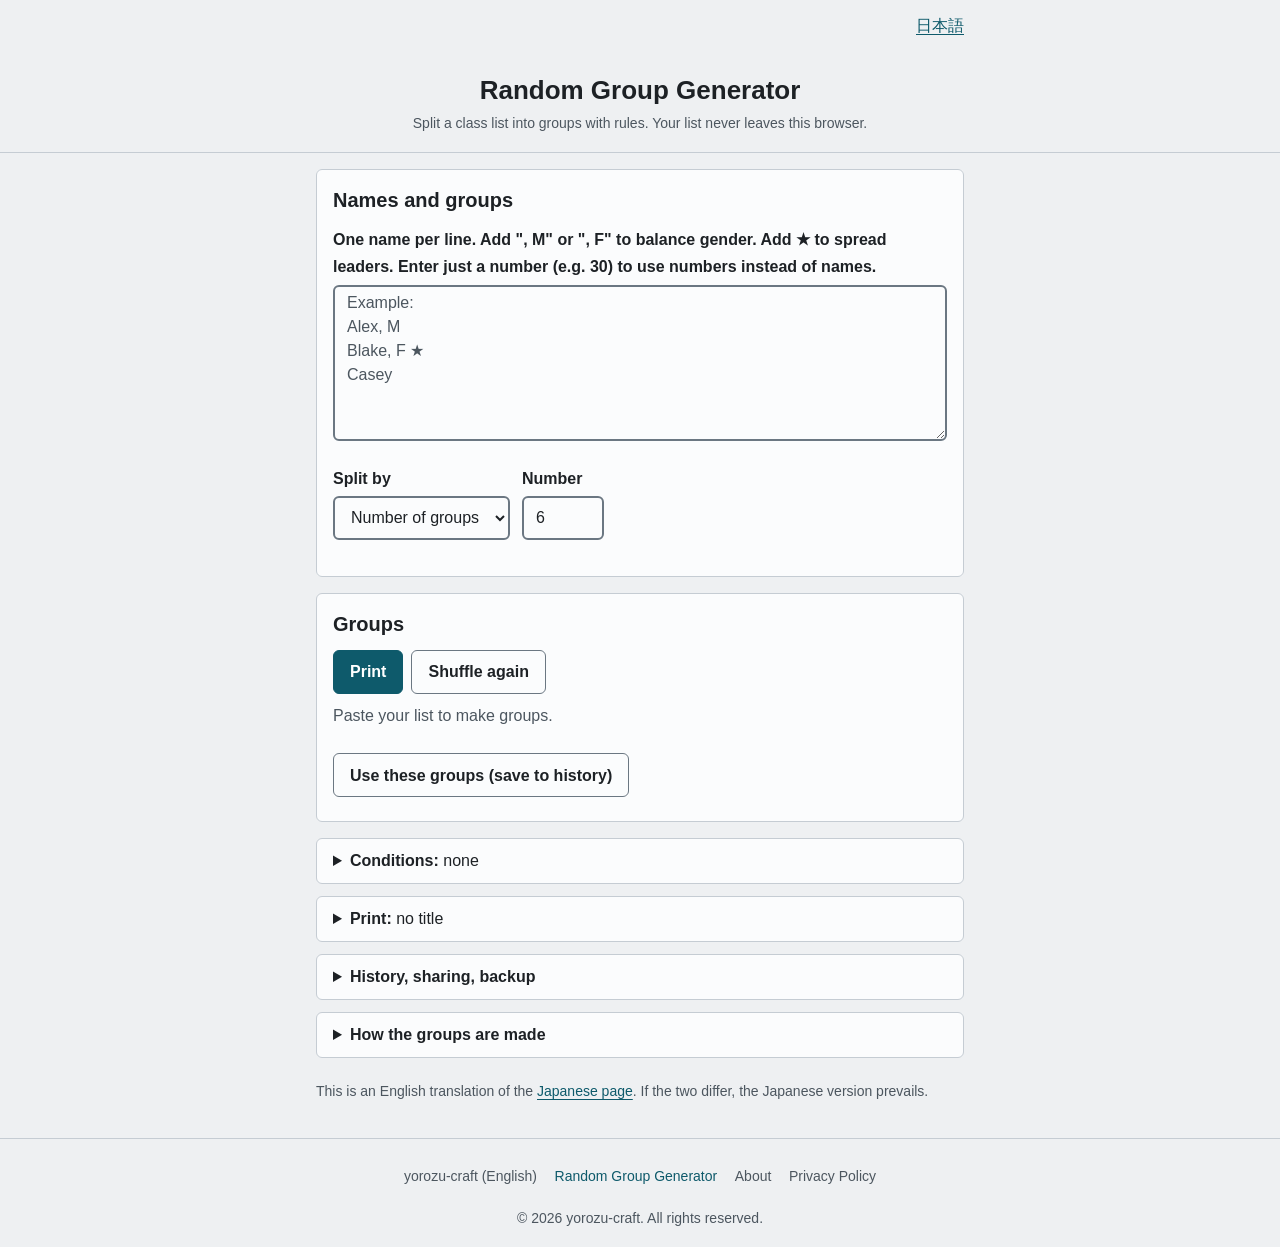
==== en/index.html @ 0d063d06 "英語ページに「日本語版が正」の 1 文（IMPLEMENTER 6 章 (3)、ROADMAP 7.177） en/ の 1 枚の </main> の直前に、既にあるページと同じ形の 1 行を足した。" ====
<!DOCTYPE html>
<html lang="en">
<head>
  <meta charset="UTF-8">
  <meta name="viewport" content="width=device-width, initial-scale=1.0">
  <title>Random Group Generator with Conditions — Gender Balance, Keep Apart | yorozu-craft</title>
  <meta name="description" content="Paste names and split them into random groups. Balance gender, keep certain students apart or together, avoid last time's groups. Print on A4 or Letter. Free, no sign-up.">
  <meta name="robots" content="index, follow">
  <link rel="canonical" href="https://yorozu-craft.com/toban/en/">
  <link rel="alternate" hreflang="ja" href="https://yorozu-craft.com/toban/group/">
  <link rel="alternate" hreflang="en" href="https://yorozu-craft.com/toban/en/">
  <link rel="alternate" hreflang="x-default" href="https://yorozu-craft.com/toban/group/">

  <meta property="og:title" content="Random Group Generator with Conditions | yorozu-craft">
  <meta property="og:description" content="Paste names and split them into random groups. Balance gender, keep certain students apart or together, avoid last time's groups. Print on A4 or Letter. Free, no sign-up.">
  <meta property="og:type" content="website">
  <meta property="og:url" content="https://yorozu-craft.com/toban/en/">
  <meta property="og:site_name" content="yorozu-craft">
  <meta property="og:locale" content="en_US">
  <meta property="og:image" content="https://yorozu-craft.com/toban/og-image.png">
  <meta property="og:image:width" content="1200">
  <meta property="og:image:height" content="630">
  <meta name="twitter:card" content="summary_large_image">
  <meta name="theme-color" content="#eef0f2" media="(prefers-color-scheme: light)">
  <meta name="theme-color" content="#15191d" media="(prefers-color-scheme: dark)">

  <script type="application/ld+json">
  {
    "@context": "https://schema.org",
    "@type": "WebApplication",
    "name": "Random Group Generator with Conditions",
    "description": "Paste names and split them into random groups. Balance gender, keep certain students apart or together, avoid last time's groups. Print on A4 or Letter. Free, no sign-up.",
    "url": "https://yorozu-craft.com/toban/en/",
    "applicationCategory": "UtilitiesApplication",
    "operatingSystem": "All",
    "offers": { "@type": "Offer", "price": "0", "priceCurrency": "JPY" },
    "inLanguage": "en"
  }
  </script>

  <!-- Google AdSense（サイト所有確認 + 広告配信スクリプト） -->
  <meta name="google-adsense-account" content="ca-pub-5375267956079717">
  <script async src="https://pagead2.googlesyndication.com/pagead/js/adsbygoogle.js?client=ca-pub-5375267956079717"
     crossorigin="anonymous"></script>

  <link rel="icon" href="../favicon.svg" type="image/svg+xml">
  <link rel="apple-touch-icon" href="../apple-touch-icon.png">
  <link rel="manifest" href="../manifest.webmanifest">
  <link rel="stylesheet" href="../style.css">
  <style>@media print { @page { size: auto; } }</style>
</head>
<body>

  <div class="fixbar" id="fixbar" role="status" hidden>
    <button type="button"><span id="fixbar-text"></span></button>
  </div>

  <p class="lang-switch"><a href="../group/" hreflang="ja" lang="ja">日本語</a></p>

  <header class="app-header">
    <h1>Random Group Generator</h1>
    <p class="subtitle">Split a class list into groups with rules. Your list never leaves this browser.</p>
  </header>

  <main class="app-main">

    <div id="shared-banner" class="notice" hidden>
      <p id="shared-msg"></p>
      <p class="btn-row">
        <button type="button" id="shared-save" class="btn">Save on this device</button>
        <a class="btn" href="./">Make my own groups</a>
      </p>
    </div>

    <fieldset class="card req watch">
      <legend>Names and groups</legend>
      <div class="field">
        <label for="names">One name per line. Add ", M" or ", F" to balance gender. Add ★ to spread leaders. Enter just a number (e.g. 30) to use numbers instead of names.</label>
        <textarea id="names" rows="6" spellcheck="false" placeholder="Example:&#10;Alex, M&#10;Blake, F ★&#10;Casey"></textarea>
      </div>
      <div class="inline">
        <div class="field">
          <label for="by">Split by</label>
          <select id="by">
            <option value="count">Number of groups</option>
            <option value="size">People per group</option>
          </select>
        </div>
        <div class="field">
          <label for="n">Number</label>
          <input type="number" id="n" inputmode="numeric" min="1" max="300" value="6">
        </div>
      </div>
      <p id="people-info" class="small" aria-live="polite"></p>
    </fieldset>

    <section class="card result-card" id="result-card" tabindex="-1" aria-labelledby="h-result">
      <h2 id="h-result">Groups</h2>
      <div class="btn-row" id="print-row">
        <button type="button" id="print" class="btn btn-primary">Print</button>
        <button type="button" id="reroll" class="btn">Shuffle again</button>
      </div>
      <div id="result-main" aria-live="polite">
        <p class="result-sub" id="summary"></p>
        <ul id="notes" class="notes"></ul>
      </div>
      <div id="groups" class="groups"></div>
      <p class="btn-row"><button type="button" id="decide" class="btn">Use these groups (save to history)</button></p>
      <p id="decide-msg" class="small" aria-live="polite"></p>
      <p class="small"><span id="seed-label"></span></p>
      <p id="next-step" hidden></p>
    </section>

    <div class="opts watch">
      <details class="card opt" id="opt-cond">
        <summary>Conditions: <span class="opt-state"></span></summary>
        <label class="check"><input type="checkbox" id="gender"> Balance gender (counts differ by 1 at most)</label>
        <label class="check"><input type="checkbox" id="star"> Spread ★ people evenly (leaders, helpers)</label>
        <div class="field">
          <label for="apart">Keep apart (one set per line)</label>
          <textarea id="apart" rows="3" spellcheck="false" placeholder="Example:&#10;Alex, Blake&#10;Casey, Drew, Emery"></textarea>
          <p class="hint">Everyone on a line goes to a different group.</p>
        </div>
        <div class="field">
          <label for="together">Keep together (one set per line)</label>
          <textarea id="together" rows="2" spellcheck="false" placeholder="Example:&#10;Finley, Gray"></textarea>
        </div>
        <label class="check"><input type="checkbox" id="avoid-prev"> Avoid last time's groupmates</label>
        <p id="prev-info" class="hint"></p>
      </details>

      <details class="card opt" id="opt-print">
        <summary>Print: <span class="opt-state"></span></summary>
        <div class="field">
          <label for="title">Title</label>
          <input type="text" id="title" maxlength="40" placeholder="Example: Science lab groups">
        </div>
        <label class="check"><input type="checkbox" id="print-credit" checked> Add a small "Made at yorozu-craft.com/toban/print/" line</label>
        <p class="hint">Uses your printer's paper size (A4 or Letter).</p>
      </details>
    </div>

    <details class="card opt" id="file-box">
      <summary>History, sharing, backup</summary>
      <h3>Past groups (newest first, up to 10)</h3>
      <ol id="history" class="history"></ol>
      <label class="check"><input type="checkbox" id="share-names"> Include names and title</label>
      <p class="hint">Without names, people appear as list numbers (1, 2, 3…).</p>
      <div class="btn-row">
        <button type="button" id="share" class="btn">Copy share link</button>
      </div>
      <p id="share-msg" class="small" aria-live="polite"></p>
      <input type="text" id="share-url" readonly hidden aria-label="Share link">
      <p class="small">Your list, conditions, and history are stored only in this browser (localStorage, key <code>toban_group</code>) and are never sent anywhere.</p>
      <div class="btn-row">
        <button type="button" id="backup-export" class="btn">Save to file</button>
        <button type="button" id="backup-import" class="btn">Load from file</button>
        <button type="button" class="btn" data-reset-storage="toban_">Delete everything saved (reset)</button>
      </div>
      <input type="file" id="backup-file" accept=".json,application/json" hidden>
      <p id="backup-msg" class="small" aria-live="polite"></p>
    </details>

    <details class="card content opt">
      <summary>How the groups are made</summary>
      <p>Groups are as even as possible: sizes differ by one person at most. With rules on, the tool shuffles and swaps people to meet every rule. If a rule cannot be met, it tells you which one.</p>
      <p>The same draw number, list, and settings always give the same groups, so a shared link shows exactly what you saw.</p>
      <p class="small"><a href="/post/?from=/toban/en/">Feedback box</a> (in Japanese; you can write in English). We read every message but do not reply.</p>
    </details>

    <p class="small translation-note">This is an English translation of the <a href="../group/" hreflang="ja">Japanese page</a>. If the two differ, the Japanese version prevails.</p>
  </main>

  <footer class="app-footer">
    <nav class="footer-nav" aria-label="Footer">
      <ul>
        <li><a href="../../en/">yorozu-craft (English)</a></li>
        <li><a href="./" aria-current="page">Random Group Generator</a></li>
        <li><a href="../../en/about.html">About</a></li>
        <li><a href="../../en/privacy-policy.html">Privacy Policy</a></li>
      </ul>
    </nav>
    <p>&copy; 2026 yorozu-craft. All rights reserved.</p>
  </footer>

  <div id="print-area" class="print-area" aria-hidden="true"></div>

  <script src="../text.js"></script>
  <script src="../screen.js"></script>
  <script src="../calc.js"></script>
  <script src="../reset-storage.js"></script>
  <script src="../group.js"></script>
  <!-- Cloudflare Web Analytics（Cookie を使わないアクセス解析） --><script type='module' src='https://static.cloudflareinsights.com/beacon.min.js' data-cf-beacon='{"token": "b79bf821e1fd4b6683866d493b1de426"}'></script><!-- End Cloudflare Web Analytics -->
</body>
</html>
---- style.css ----
/* ===========================
   当番表・グループ分け — yorozu-common v2 の皮（B「静かな道具」、yorozu-plans DESIGN.md）に載せ替え（K192 段 3 の 2）
   色・字・角・線は皮のトークン（--bg / --card / --text / --muted / --accent / --border / --error など）だけを使う。ここに書くのは配置とこの道具だけの部品（班の見本・固定バー）
   ダークモードは端末の設定に自動で合わせる（prefers-color-scheme。手動切替は付けない）
   =========================== */
/* yorozu-common:begin v2 — サイト共通の土台と皮。正本は youheioonuki.github.io の tools/common/v2/base.css と skin.css（yorozu-plans DESIGN.md）。
   この begin〜end の間は手で直さない（tools/sync-common.mjs で全ツールに配る。ツール固有の上書きは end の後に書く） */
/* yorozu-common v2 土台の層（yorozu-plans ROADMAP 7.98 D369、DESIGN.md）。すべてのページ（見せる・遊ぶ・世界を持つページも）に当てる。
   見た目（色・字・面）は持たない: リセット、押せる高さ、フォーカスの輪、入力の字の大きさ、読み上げの隠し字、動きを減らす設定、印刷で広告を出さない。
   色の値は各ページか共通の皮（skin.css）が --focus-ring・--focus・--muted・--error を決める。無ければ下の既定
   出どころ（v1 から引き継ぎ。2026-10-03 確認、yorozu-plans 企画書 59）: デジタル庁デザインシステム https://design.digital.go.jp/dads/ のコンテンツを加工して作成
   （フォーカスの輪・字の大きさの下限・入力欄のエラー表示。値は @digital-go-jp/design-tokens 2.0.1、MIT, (c) 2023 デジタル庁）。
   GOV.UK Frontend 6.5.1（MIT, (c) Crown copyright）の考え方: visually-hidden、エラーの文の前に読み上げ用の語 */
:root { --tap: 44px; --sp-1: 0.25rem; --sp-2: 0.5rem; --sp-3: 0.75rem; --sp-4: 1rem; --sp-6: 1.5rem; --sp-8: 2rem; --fs-s: 0.875rem; --fs-m: 1rem; --fs-l: 1.25rem; --fs-xl: 1.625rem; }
*, *::before, *::after { box-sizing: border-box; margin: 0; padding: 0; }
[hidden] { display: none !important; }
html { -webkit-text-size-adjust: 100%; text-size-adjust: 100%; }
:where(a, button, input, select, textarea, summary, [tabindex]):focus-visible {
  outline: 4px solid var(--focus-ring, #000); outline-offset: 2px; box-shadow: 0 0 0 2px var(--focus, #ffd43d);
}
@media (forced-colors: active) { :where(a, button, input, select, textarea, summary):focus-visible { outline-color: Highlight; } }
:where(input, select, textarea, button) { font: inherit; color: inherit; }
:where(input:not([type="checkbox"]):not([type="radio"]):not([type="range"]), select, textarea) { font-size: max(1rem, 16px); }
:where(button, summary, [role="button"]) { min-height: var(--tap); }
/* 1 つだけで置くリンク（nav の並び、使い方から道具へ戻るカード、言語の切り替え、パンくず）も押せる高さに。文中のリンクは対象外（WCAG 2.5.8。K192 の全巡回） */
:where(nav li > a, p.card > a:only-child, .lang-switch a, .crumb a) { display: inline-flex; align-items: center; min-height: var(--tap); }
[aria-invalid="true"] { border-color: var(--error, #ce0000) !important; }
.field-error { color: var(--error, #ce0000); font-weight: 700; margin-top: var(--sp-1); }
.visually-hidden {
  position: absolute !important; width: 1px !important; height: 1px !important; margin: 0 !important; padding: 0 !important;
  overflow: hidden !important; clip-path: inset(50%) !important; white-space: nowrap !important; border: 0 !important;
}
@media (prefers-reduced-motion: reduce) { *, *::before, *::after { animation-duration: 0.01ms !important; animation-iteration-count: 1 !important; transition-duration: 0.01ms !important; scroll-behavior: auto !important; } }
@media print { ins.adsbygoogle, .google-auto-placed, iframe[id^="aswift"], iframe[id^="google_ads"] { display: none !important; } }
/* yorozu-common v2 共通の皮（B「静かな道具」。yorozu-plans ROADMAP 7.94〜7.99 D364・D366・D369、正典は DESIGN.md）。
   当てるのは計算・制度・道具・読み物・案内（docs/content-classes.csv の「皮」が「共通」）。base.css の後、ページ自身の CSS の前に読む（ページが上書きできる）。
   土台だけのページは <html data-skin="base">（CSV の「皮」から機械で付ける）で、この皮はすべて外れる。同じ CSS を共通と土台のページが使っていても出し分けられる。
   どの規則も :where() で詳細度を上げない（トークンは 0、要素の規則は要素 1 つ分のまま）。影・装飾・2 色以上の強調・端末依存の明朝は使わない */
:where(html:not([data-skin="base"])) {
  color-scheme: light dark;
  --bg: #eef0f2; --bg-2: #e2e6ea; --card: #fbfcfd; --text: #1d2125; --muted: #4c565f;
  --accent: #0e5a6b; --accent-soft: #dcecef; --on-accent: #ffffff;
  --border: #c5ccd3; --input-border: #6b7782;
  --error: #ce0000; --ok: #197a4b; --focus: #ffd43d; --focus-ring: #000;
  --font-ui: "Noto Sans JP", "Noto Sans CJK JP", "Hiragino Sans", "Hiragino Kaku Gothic ProN", Meiryo, sans-serif;
  --lh-body: 1.7; --lh-tight: 1.4; --radius: 6px; --line-input: 2px;
}
@media (prefers-color-scheme: dark) {
  :where(html:not([data-skin="base"])) {
    --bg: #15191d; --bg-2: #1c2227; --card: #1a1f24; --text: #e8ecef; --muted: #a8b3bc;
    --accent: #6fc3d4; --accent-soft: #14323a; --on-accent: #0b1a1e;
    --border: #2f373e; --input-border: #7a8792; --error: #ff8a7a; --ok: #6fcf97; --focus: #000; --focus-ring: #ffd43d;
  }
}
:where(html:not([data-skin="base"])) body { font-family: var(--font-ui); background: var(--bg); color: var(--text); line-height: var(--lh-body); font-variant-numeric: tabular-nums; }
:where(html:not([data-skin="base"])) h1 { font-size: var(--fs-xl); font-weight: 800; line-height: var(--lh-tight); }
:where(html:not([data-skin="base"])) h2 { font-size: var(--fs-l); font-weight: 800; line-height: var(--lh-tight); }
:where(html:not([data-skin="base"])) h3 { font-size: var(--fs-m); font-weight: 800; }
:where(html:not([data-skin="base"])) a { color: var(--accent); text-decoration-thickness: 1px; text-underline-offset: 3px; }
@media (hover: hover) { :where(html:not([data-skin="base"])) a:hover { text-decoration-thickness: 3px; } }
:where(html:not([data-skin="base"])) :where(input, textarea)::placeholder { color: var(--muted); opacity: 1; }
/* 部品: 入力の箱 */
:where(html:not([data-skin="base"])) :where(input:not([type="checkbox"]):not([type="radio"]):not([type="range"]), select, textarea) { border: var(--line-input) solid var(--input-border); border-radius: var(--radius); background: var(--card); min-height: var(--tap); padding: var(--sp-1) var(--sp-3); }
:where(html:not([data-skin="base"])) :where(input, select, textarea):focus { border-color: var(--text); }
/* 部品: ボタン（主は塗り、副は線） */
:where(html:not([data-skin="base"])) :where(button, .btn) { border: 1px solid var(--input-border); border-radius: var(--radius); background: var(--card); color: var(--text); font-weight: 700; padding: 0 var(--sp-4); cursor: pointer; }
:where(html:not([data-skin="base"])) :where(button[type="submit"], .btn-primary) { background: var(--accent); border-color: var(--accent); color: var(--on-accent); }
/* <a> のボタンは a { color } に負けないよう、詳細度を 1 段だけ上げる（D416。主は副の後に書いて勝たせる） */
:where(html:not([data-skin="base"])) a.btn { color: var(--text); }
:where(html:not([data-skin="base"])) a.btn-primary { color: var(--on-accent); }
/* 部品: チップ・面・折りたたみ（開閉の印 ▶ を残すため list-item のまま、高さは上下の余白と土台の min-height で）・結果の数字・注意の帯・固定バー */
:where(html:not([data-skin="base"])) :where(.chip) { display: inline-flex; align-items: center; min-height: var(--tap); padding: 0 var(--sp-3); border: 1px solid var(--input-border); border-radius: var(--radius); color: var(--text); text-decoration: none; font-weight: 700; }
:where(html:not([data-skin="base"])) :where(.card) { background: var(--card); border: 1px solid var(--border); border-radius: var(--radius); padding: var(--sp-4); }
:where(html:not([data-skin="base"])) :where(details) > summary { padding-block: var(--sp-2); cursor: pointer; font-weight: 700; }
:where(html:not([data-skin="base"])) :where(.result-num, .money, output) { font-size: var(--fs-xl); font-weight: 800; }
:where(html:not([data-skin="base"])) :where(.notice, [data-keep]) { border-left: 4px solid var(--text); background: var(--bg-2); padding: var(--sp-2) var(--sp-3); }
:where(html:not([data-skin="base"])) :where(.fixed-bar) { position: sticky; bottom: 0; background: var(--card); border-top: 1px solid var(--border); padding: var(--sp-2) var(--sp-4); }
/* yorozu-common:end */

/* ヘッダー */
.app-header {
  text-align: center;
  padding: var(--sp-6) var(--sp-4) var(--sp-4);
  border-bottom: 1px solid var(--border);
}
.app-header .subtitle { font-size: var(--fs-s); color: var(--muted); margin-top: var(--sp-1); }
.app-header > p { max-width: 40em; margin-left: auto; margin-right: auto; }

/* レイアウト */
.app-main { max-width: 680px; margin: 0 auto; padding: var(--sp-4); }
.card { margin-bottom: var(--sp-4); }
.card h2 { margin-bottom: var(--sp-3); }
.notice { margin-bottom: var(--sp-4); }

/* 入力（箱の線・面・高さ・字の大きさは皮と土台が持つ） */
.field { margin-bottom: var(--sp-4); }
.field label, .field .label, fieldset.plain > legend { display: block; font-weight: 700; margin-bottom: var(--sp-1); }
.field input[type="number"], .field input[type="text"], .field input[type="date"], .field select { width: 100%; max-width: 16rem; }
textarea { width: 100%; line-height: 1.5; resize: vertical; }
fieldset.plain { border: none; min-width: 0; }
.two { display: grid; grid-template-columns: 1fr 1fr; gap: 0 var(--sp-4); }
@media (max-width: 480px) { .two { grid-template-columns: 1fr; } }
.hint { font-size: var(--fs-s); color: var(--muted); margin-bottom: var(--sp-2); }
.center { text-align: center; }
.check { display: flex; align-items: center; gap: var(--sp-2); min-height: var(--tap); cursor: pointer; }
.check input { width: 1.15rem; height: 1.15rem; flex: none; accent-color: var(--accent); }
.seg { display: flex; flex-wrap: wrap; gap: 0 var(--sp-4); }
.seg label { display: flex; align-items: center; gap: var(--sp-2); min-height: var(--tap); font-weight: 400; cursor: pointer; }
.seg input { accent-color: var(--accent); width: 1.1rem; height: 1.1rem; }
.days { display: flex; flex-wrap: wrap; gap: 0 var(--sp-2); }
.days .check { min-width: 3rem; }
.inline { display: flex; flex-wrap: wrap; align-items: flex-end; gap: var(--sp-3); }
.inline .field { margin-bottom: var(--sp-3); }
.inline select { max-width: 13rem; }
.inline input[type="number"] { max-width: 7rem; }

/* ボタン（主は .btn-primary、ほかは .btn。色と線は皮が持つ） */
.btn { display: inline-flex; align-items: center; justify-content: center; min-height: var(--tap); text-decoration: none; }
.btn:disabled { opacity: 0.5; cursor: default; }
.btn-row { display: flex; flex-wrap: wrap; gap: var(--sp-2); margin: var(--sp-3) 0 var(--sp-2); }

/* 読みもの（guide.html） */
.content h3 { margin: var(--sp-4) 0 var(--sp-1); }
.content p + p { margin-top: var(--sp-2); }
.content ul, .content ol { padding-left: 1.3rem; margin: var(--sp-1) 0; }
.faq dt { font-weight: 700; margin-top: var(--sp-4); }
.faq dt::before { content: 'Q. '; }
.faq dd { color: var(--muted); padding: var(--sp-1) 0 var(--sp-2) 1.2rem; border-bottom: 1px solid var(--border); }
.small { font-size: var(--fs-s); color: var(--muted); margin-top: var(--sp-2); }
.small a, .center a { display: inline-flex; align-items: center; min-height: var(--tap); }

/* フッター */
.app-footer {
  text-align: center;
  padding: var(--sp-4);
  font-size: var(--fs-s);
  color: var(--muted);
  border-top: 1px solid var(--border);
  margin-top: var(--sp-2);
}
.footer-nav ul { list-style: none; display: flex; justify-content: center; flex-wrap: wrap; gap: 0 1.1rem; margin-bottom: var(--sp-2); }
.footer-nav a { display: inline-flex; align-items: center; min-height: var(--tap); color: var(--muted); text-decoration: none; }
.footer-nav a:hover, .footer-nav a[aria-current="page"] { color: var(--accent); }
.lang-switch { text-align: right; max-width: 680px; margin: var(--sp-1) auto 0; padding: 0 var(--sp-4); }
.lang-switch a { display: inline-flex; align-items: center; min-height: var(--tap); }

/* ===========================
   画面の骨組み（yorozu-plans の docs/SCREEN.md。README「ツールを追加するとき」25）
   必須の入力（fieldset.req）→ 結果（.result-card）→ くわしく入れる（details.opt）、上端の固定バー
   =========================== */
fieldset.card { min-width: 0; }
.req legend {
  float: left; width: 100%;   /* legend を枠の上に載せず、h2 と同じ見た目で枠の中に置く */
  font-size: var(--fs-l); font-weight: 800; line-height: var(--lh-tight);
  margin-bottom: var(--sp-3);
}
.req legend + * { clear: both; }

/* 結果: 主なボタン＋ 1 行＋表。内訳は details.rels（開閉の印は皮の ▶） */
.result-card { scroll-margin-top: 56px; }   /* 固定バー（44px）で見出しが隠れないように */
.result-sub { color: var(--muted); }
details.rels { margin: var(--sp-2) 0; }

/* くわしく入れる（1 グループ 1 つの details）。summary の .opt-state に今の状態を出す（screen.js の detailsSummary） */
details.card.opt { padding: 0 var(--sp-4); margin-bottom: var(--sp-3); }
details.card.opt[open] { padding-bottom: var(--sp-4); }
details.card.opt[open] > summary { border-bottom: 1px solid var(--border); margin-bottom: var(--sp-4); }
.opt-state { color: var(--text); font-weight: 400; }

/* 固定バー（SCREEN.md 0 章の 3・D59）: 上端に 1 行、高さ 44px。下端は AdSense のアンカー広告が使う。
   中身は印刷ボタン。読み込み時は hidden（screen.js が出し入れする。fixed なのでレイアウトはずれない） */
.fixbar { position: fixed; top: 0; left: 0; right: 0; z-index: 50; height: 44px; background: var(--card); }
.fixbar button {
  display: block; width: 100%; max-width: 680px; height: 44px; margin: 0 auto; padding: 0 var(--sp-4);
  border: 0; border-bottom: 1px solid var(--border); border-radius: 0; background: none; color: var(--accent);
  white-space: nowrap; overflow: hidden; text-overflow: ellipsis;
}
.fixbar button:focus-visible { outline-offset: -4px; }   /* 共通の輪を内側に（端で切れないように） */

/* ===========================
   当番表・グループ分け
   =========================== */
.notes { list-style: none; margin: var(--sp-1) 0; }
.notes li { padding-left: 1.1em; text-indent: -1.1em; }
.notes li::before { content: '・'; }
.notes li.bad { color: var(--error); font-weight: 700; }
.notes li.bad::before { content: '！'; }
.next-step { margin-top: var(--sp-3); }
.table-scroll { overflow-x: auto; margin: var(--sp-3) 0; }
table.roster { border-collapse: collapse; min-width: 100%; }
table.roster th, table.roster td { border: 1px solid var(--border); padding: var(--sp-1) var(--sp-2); text-align: center; white-space: nowrap; }
table.roster thead th { background: var(--bg-2); }
table.roster tbody th { text-align: left; }
.result-card h2 { margin-bottom: var(--sp-2); }
.history { padding-left: 1.4rem; }

/* 班の見本（面の中に面を入れない: 班は上の線で区切る。名簿の状態は notes の「！」でも伝わる） */
.groups { display: grid; grid-template-columns: repeat(auto-fill, minmax(9.5rem, 1fr)); gap: var(--sp-3); margin: var(--sp-3) 0; }
.group { border-top: 1px solid var(--input-border); padding-top: var(--sp-2); }
.group h3 { display: flex; justify-content: space-between; gap: var(--sp-2); flex-wrap: wrap; }
.group h3 small { font-weight: 400; color: var(--muted); font-size: var(--fs-s); }
.group ol { list-style: none; }
.group li .g { font-size: var(--fs-s); color: var(--muted); margin-left: var(--sp-1); }
.group.bad { border-top: 4px solid var(--error); }

/* 印刷するもの: 画面では出さない。印刷では、これだけを出す（紙は白地に黒） */
.print-area { display: none; }
@media print {
  @page { size: A4 portrait; margin: 12mm; }
  body { background: #fff; color: #000; }
  body > *:not(.print-area) { display: none !important; }
  .print-area { display: block; }
  .sheet { color: #000; }
  .p-title { font-size: 20pt; text-align: center; margin: 0 0 2mm; }
  .p-sub { text-align: center; font-size: 11pt; margin: 0 0 4mm; }
  .p-h2 { font-size: 13pt; margin: 6mm 0 2mm; break-after: avoid; }
  .p-table { border-collapse: collapse; width: 100%; font-size: 12pt; }
  .p-table thead { display: table-header-group; }
  .p-table tr { break-inside: avoid; }
  .p-table th, .p-table td { border: 1px solid #000; padding: 1.6mm 2mm; text-align: center; }
  .p-table thead th { background: #eee; -webkit-print-color-adjust: exact; print-color-adjust: exact; }
  .p-table tbody th { text-align: left; white-space: nowrap; width: 1%; }
  .dense .p-table { font-size: 10pt; }
  .dense .p-table th, .dense .p-table td { padding: 0.8mm 1.5mm; }
  .p-table.p-counts { width: 60%; }
  .p-table.p-counts td { min-width: 4em; }
  .p-credit { font-size: 8pt; color: #555; text-align: right; margin-top: 4mm; }
  .p-groups { display: grid; grid-template-columns: 1fr 1fr; gap: 4mm; }
  .p-groups.cols3 { grid-template-columns: 1fr 1fr 1fr; }
  .p-group { border: 1.5px solid #000; border-radius: 3mm; padding: 3mm 4mm; break-inside: avoid; }
  .p-group h2 { font-size: 15pt; margin: 0 0 1.5mm; border-bottom: 1px solid #000; }
  .p-group ol { list-style: none; margin: 0; padding: 0; font-size: 14pt; line-height: 1.55; }
  .p-groups.small .p-group ol { font-size: 11pt; line-height: 1.4; }
  .p-groups.small .p-group h2 { font-size: 12pt; }
}

/* この道具について（結果の後ろの折りたたみ。使い方ページの要約。AdSense 審査 2026-10-04） */
details.about-tool h3 { margin: var(--sp-4) 0 var(--sp-1); }
details.about-tool ul { padding-left: 1.2rem; margin: var(--sp-1) 0 var(--sp-2); }
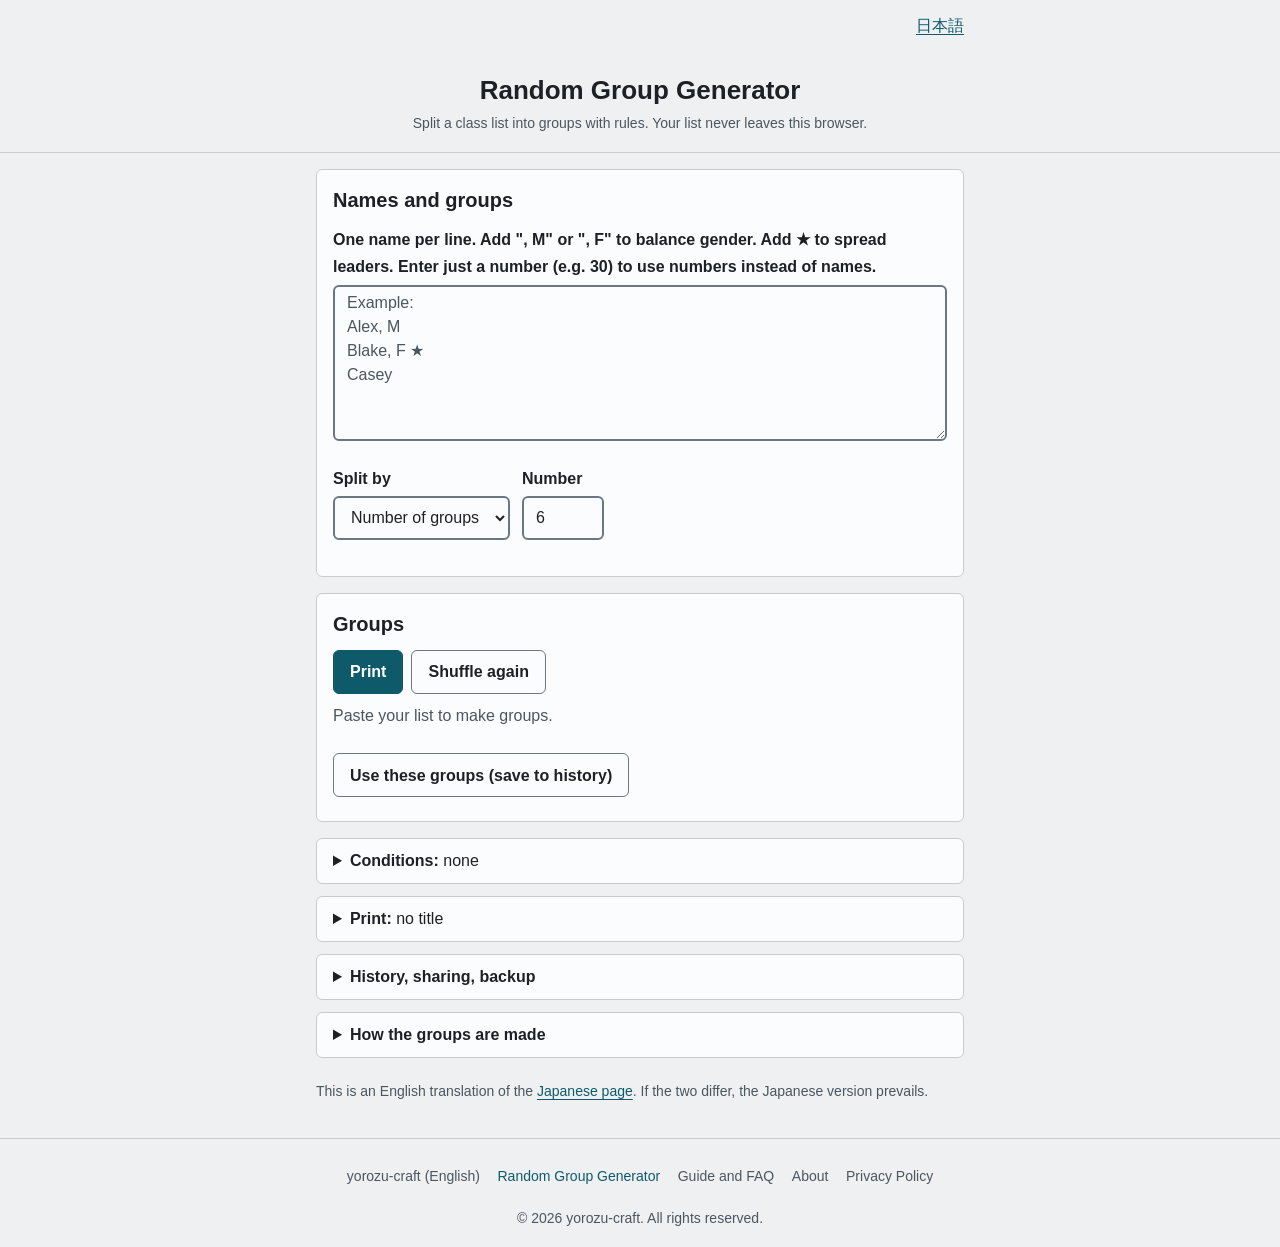
==== commit 05c4bf23: "英語の使い方 en/guide.html を足す（QUEUE Q-064、ROADMAP 7.177、企画書 70 の束 G の形） 英語の画面 /toban/en/（グループ分け）の対の日本語 /t" ====
--- a/en/index.html
+++ b/en/index.html
@@ -165,6 +165,7 @@
       <summary>How the groups are made</summary>
       <p>Groups are as even as possible: sizes differ by one person at most. With rules on, the tool shuffles and swaps people to meet every rule. If a rule cannot be met, it tells you which one.</p>
       <p>The same draw number, list, and settings always give the same groups, so a shared link shows exactly what you saw.</p>
+      <p class="small"><a href="./guide.html">Guide and FAQ</a></p>
       <p class="small"><a href="/post/?from=/toban/en/">Feedback box</a> (in Japanese; you can write in English). We read every message but do not reply.</p>
     </details>
 
@@ -176,6 +177,7 @@
       <ul>
         <li><a href="../../en/">yorozu-craft (English)</a></li>
         <li><a href="./" aria-current="page">Random Group Generator</a></li>
+        <li><a href="./guide.html">Guide and FAQ</a></li>
         <li><a href="../../en/about.html">About</a></li>
         <li><a href="../../en/privacy-policy.html">Privacy Policy</a></li>
       </ul>
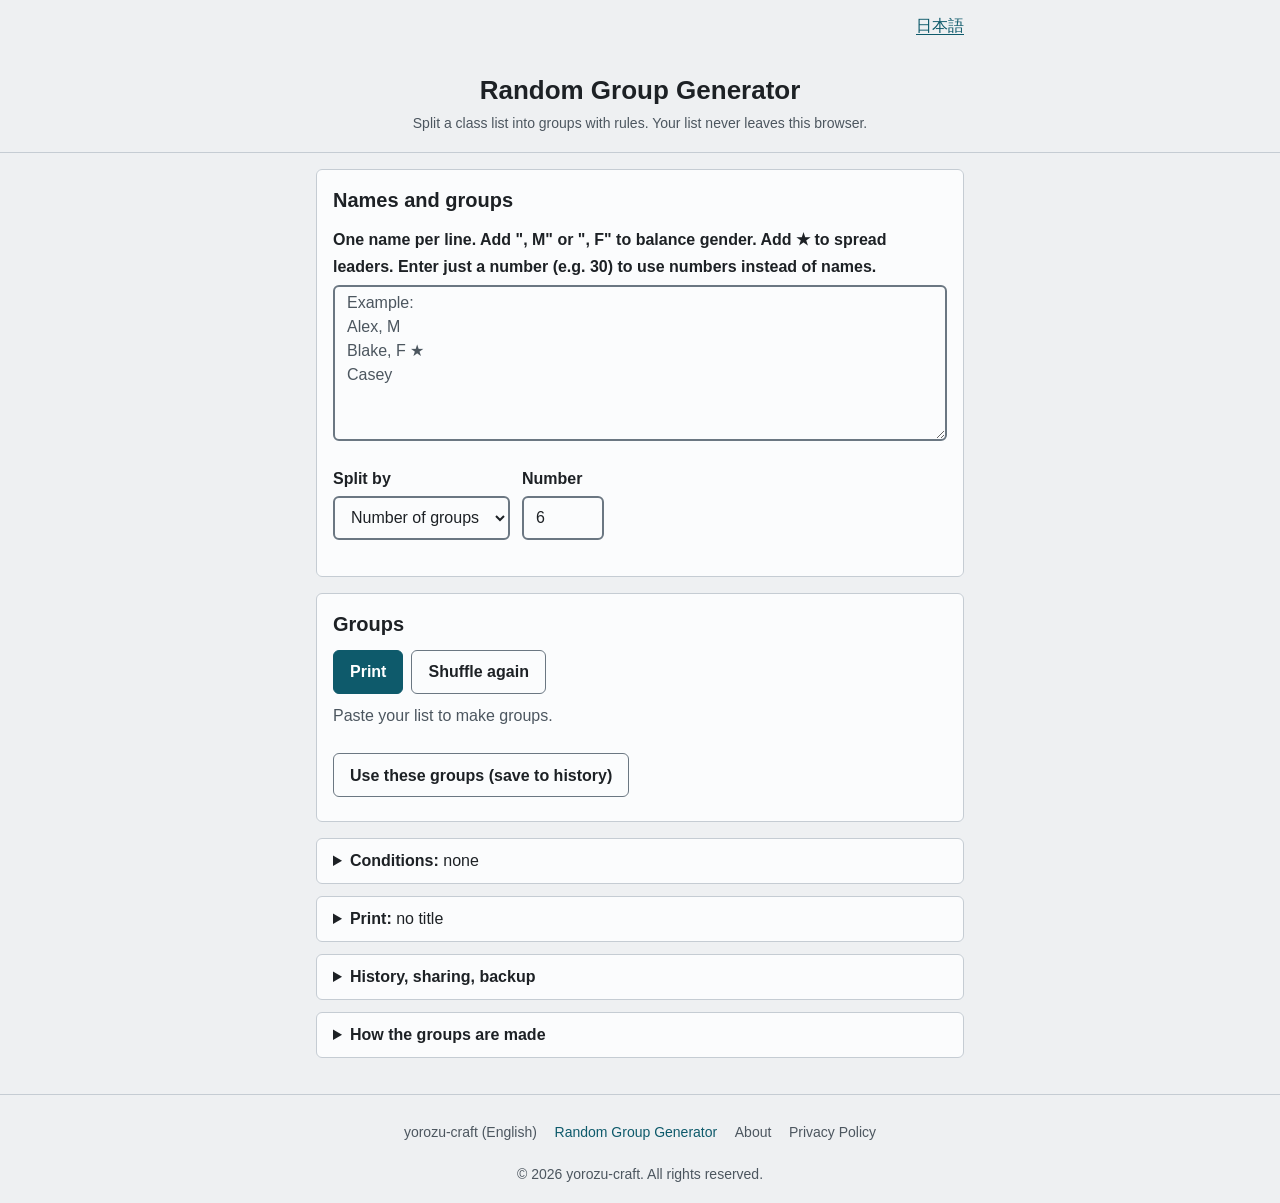
==== commit 74c7423c: "Q-067 K171 2 枝目 (1) 事象 used（yorozu-plans D468・企画書 99）: 結果を出す関数の末尾に window.yzUsed?.() を 1 行、画面に used." ====
--- a/en/index.html
+++ b/en/index.html
@@ -165,11 +165,9 @@
       <summary>How the groups are made</summary>
       <p>Groups are as even as possible: sizes differ by one person at most. With rules on, the tool shuffles and swaps people to meet every rule. If a rule cannot be met, it tells you which one.</p>
       <p>The same draw number, list, and settings always give the same groups, so a shared link shows exactly what you saw.</p>
-      <p class="small"><a href="./guide.html">Guide and FAQ</a></p>
       <p class="small"><a href="/post/?from=/toban/en/">Feedback box</a> (in Japanese; you can write in English). We read every message but do not reply.</p>
     </details>
 
-    <p class="small translation-note">This is an English translation of the <a href="../group/" hreflang="ja">Japanese page</a>. If the two differ, the Japanese version prevails.</p>
   </main>
 
   <footer class="app-footer">
@@ -177,7 +175,6 @@
       <ul>
         <li><a href="../../en/">yorozu-craft (English)</a></li>
         <li><a href="./" aria-current="page">Random Group Generator</a></li>
-        <li><a href="./guide.html">Guide and FAQ</a></li>
         <li><a href="../../en/about.html">About</a></li>
         <li><a href="../../en/privacy-policy.html">Privacy Policy</a></li>
       </ul>
@@ -187,6 +184,7 @@
 
   <div id="print-area" class="print-area" aria-hidden="true"></div>
 
+  <script src="../used.js"></script>
   <script src="../text.js"></script>
   <script src="../screen.js"></script>
   <script src="../calc.js"></script>
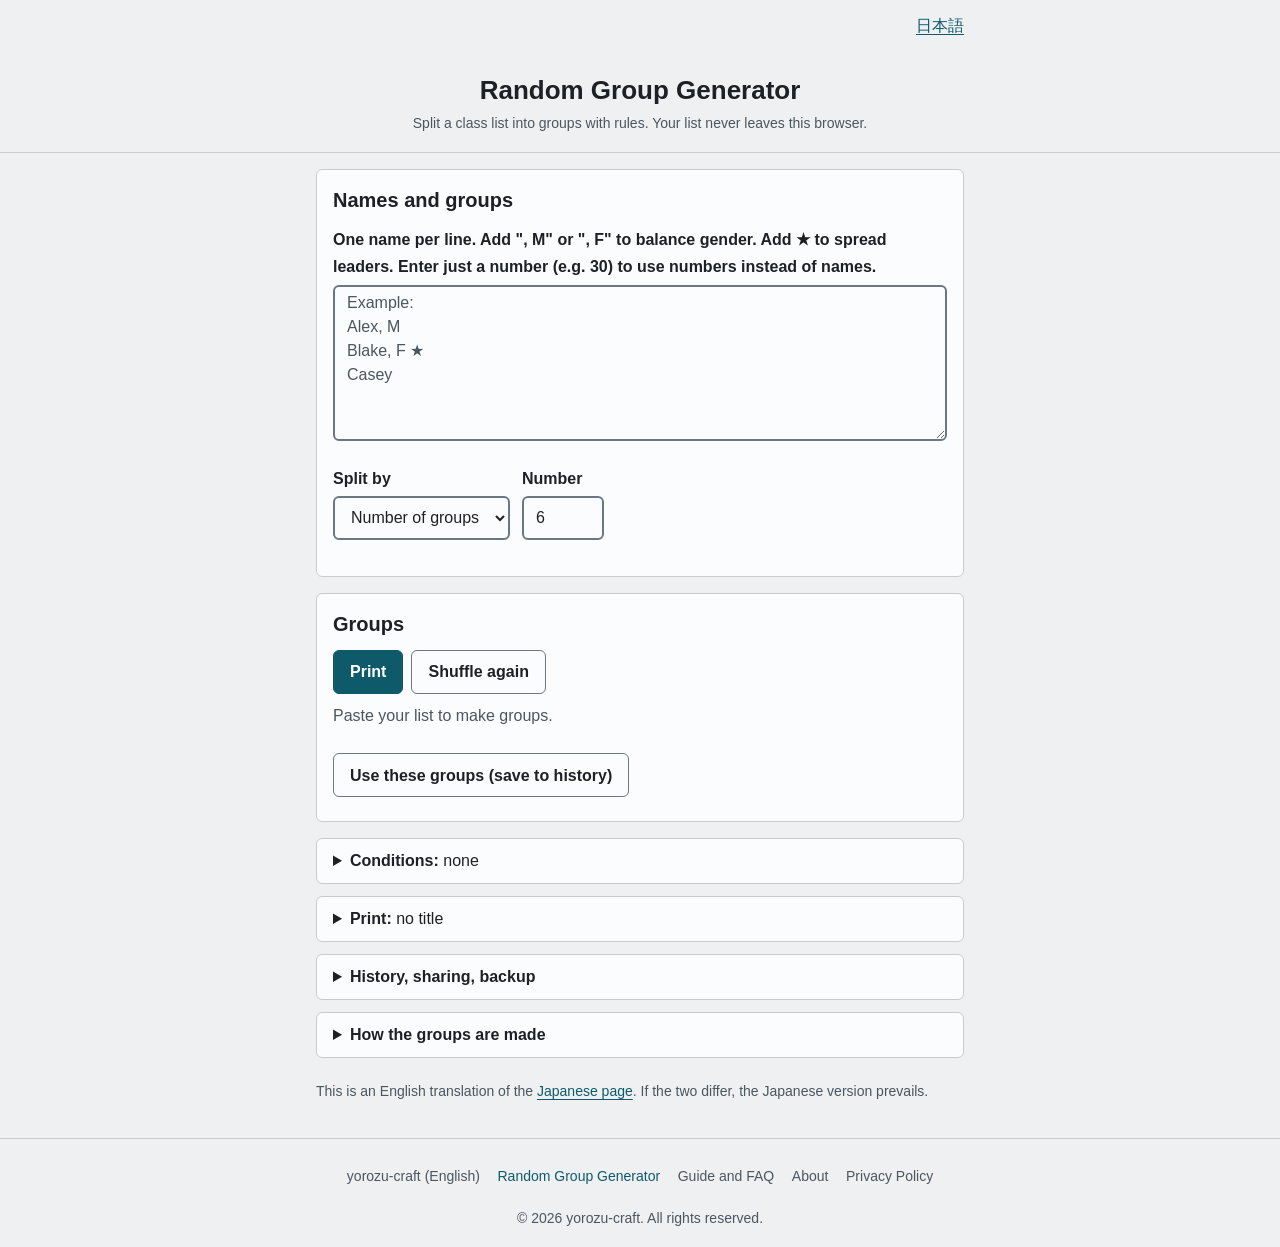
==== commit bf7c1ce8: "Q-073: 言語切替を header のランドマークに（axe region。en・en/guide・group。app-header は div に） ROADMAP 7.181 Q-073  C" ====
--- a/en/index.html
+++ b/en/index.html
@@ -55,11 +55,12 @@
     <button type="button"><span id="fixbar-text"></span></button>
   </div>
 
-  <p class="lang-switch"><a href="../group/" hreflang="ja" lang="ja">日本語</a></p>
-
-  <header class="app-header">
-    <h1>Random Group Generator</h1>
-    <p class="subtitle">Split a class list into groups with rules. Your list never leaves this browser.</p>
+  <header>
+    <p class="lang-switch"><a href="../group/" hreflang="ja" lang="ja">日本語</a></p>
+    <div class="app-header">
+      <h1>Random Group Generator</h1>
+      <p class="subtitle">Split a class list into groups with rules. Your list never leaves this browser.</p>
+    </div>
   </header>
 
   <main class="app-main">
@@ -165,9 +166,11 @@
       <summary>How the groups are made</summary>
       <p>Groups are as even as possible: sizes differ by one person at most. With rules on, the tool shuffles and swaps people to meet every rule. If a rule cannot be met, it tells you which one.</p>
       <p>The same draw number, list, and settings always give the same groups, so a shared link shows exactly what you saw.</p>
+      <p class="small"><a href="./guide.html">Guide and FAQ</a></p>
       <p class="small"><a href="/post/?from=/toban/en/">Feedback box</a> (in Japanese; you can write in English). We read every message but do not reply.</p>
     </details>
 
+    <p class="small translation-note">This is an English translation of the <a href="../group/" hreflang="ja">Japanese page</a>. If the two differ, the Japanese version prevails.</p>
   </main>
 
   <footer class="app-footer">
@@ -175,6 +178,7 @@
       <ul>
         <li><a href="../../en/">yorozu-craft (English)</a></li>
         <li><a href="./" aria-current="page">Random Group Generator</a></li>
+        <li><a href="./guide.html">Guide and FAQ</a></li>
         <li><a href="../../en/about.html">About</a></li>
         <li><a href="../../en/privacy-policy.html">Privacy Policy</a></li>
       </ul>
@@ -184,7 +188,6 @@
 
   <div id="print-area" class="print-area" aria-hidden="true"></div>
 
-  <script src="../used.js"></script>
   <script src="../text.js"></script>
   <script src="../screen.js"></script>
   <script src="../calc.js"></script>
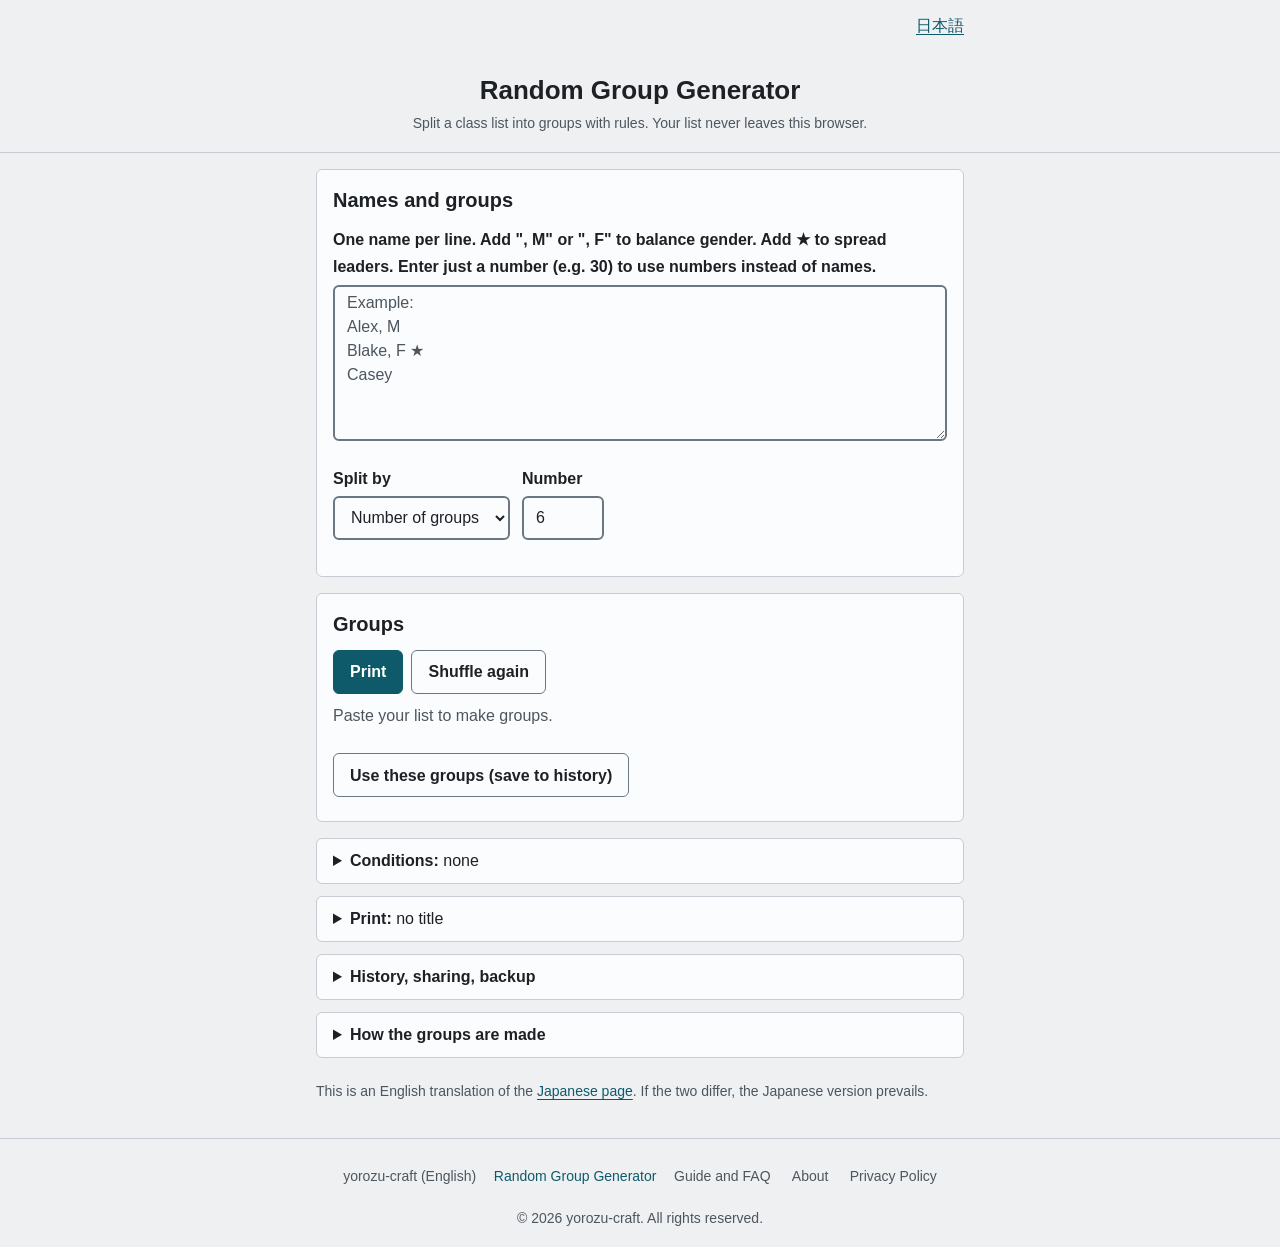
==== commit 69c0eaf0: "Q-1093 広告の script を外す（en/index.html 。所有確認の meta は残す。審査員の目でページごとに判定した 16 枚の分。D863） Co-Authored-By: Cl" ====
--- a/en/index.html
+++ b/en/index.html
@@ -28,7 +28,7 @@
   {
     "@context": "https://schema.org",
     "@type": "WebApplication",
-    "name": "Random Group Generator with Conditions",
+    "name": "Random Group Generator",
     "description": "Paste names and split them into random groups. Balance gender, keep certain students apart or together, avoid last time's groups. Print on A4 or Letter. Free, no sign-up.",
     "url": "https://yorozu-craft.com/toban/en/",
     "applicationCategory": "UtilitiesApplication",
@@ -38,10 +38,8 @@
   }
   </script>
 
-  <!-- Google AdSense（サイト所有確認 + 広告配信スクリプト） -->
+  <!-- Google AdSense: サイト所有確認の meta だけ（広告の script は外した。yorozu-plans D863） -->
   <meta name="google-adsense-account" content="ca-pub-5375267956079717">
-  <script async src="https://pagead2.googlesyndication.com/pagead/js/adsbygoogle.js?client=ca-pub-5375267956079717"
-     crossorigin="anonymous"></script>
 
   <link rel="icon" href="../favicon.svg" type="image/svg+xml">
   <link rel="apple-touch-icon" href="../apple-touch-icon.png">
@@ -188,6 +186,7 @@
 
   <div id="print-area" class="print-area" aria-hidden="true"></div>
 
+  <script src="../used.js"></script>
   <script src="../text.js"></script>
   <script src="../screen.js"></script>
   <script src="../calc.js"></script>
--- a/style.css
+++ b/style.css
@@ -23,7 +23,7 @@
 :where(input:not([type="checkbox"]):not([type="radio"]):not([type="range"]), select, textarea) { font-size: max(1rem, 16px); }
 :where(button, summary, [role="button"]) { min-height: var(--tap); }
 /* 1 つだけで置くリンク（nav の並び、使い方から道具へ戻るカード、言語の切り替え、パンくず）も押せる高さに。文中のリンクは対象外（WCAG 2.5.8。K192 の全巡回） */
-:where(nav li > a, p.card > a:only-child, .lang-switch a, .crumb a) { display: inline-flex; align-items: center; min-height: var(--tap); }
+:where(nav li > a, p.card > a:only-child, .lang-switch a, .crumb a) { display: inline-flex; align-items: center; justify-content: center; min-height: var(--tap); min-width: var(--tap); }
 [aria-invalid="true"] { border-color: var(--error, #ce0000) !important; }
 .field-error { color: var(--error, #ce0000); font-weight: 700; margin-top: var(--sp-1); }
 .visually-hidden {
@@ -62,18 +62,21 @@
 /* 部品: 入力の箱 */
 :where(html:not([data-skin="base"])) :where(input:not([type="checkbox"]):not([type="radio"]):not([type="range"]), select, textarea) { border: var(--line-input) solid var(--input-border); border-radius: var(--radius); background: var(--card); min-height: var(--tap); padding: var(--sp-1) var(--sp-3); }
 :where(html:not([data-skin="base"])) :where(input, select, textarea):focus { border-color: var(--text); }
-/* 部品: ボタン（主は塗り、副は線） */
-:where(html:not([data-skin="base"])) :where(button, .btn) { border: 1px solid var(--input-border); border-radius: var(--radius); background: var(--card); color: var(--text); font-weight: 700; padding: 0 var(--sp-4); cursor: pointer; }
+/* 部品: ボタン（主は塗り、副は線）。線と角丸は .btn を持たない .btn-primary（<a class="btn-primary">）にも当てる（yorozu-plans D695・Q-905） */
+:where(html:not([data-skin="base"])) :where(button, .btn, .btn-primary) { border: 1px solid var(--input-border); border-radius: var(--radius); }
+:where(html:not([data-skin="base"])) :where(button, .btn) { background: var(--card); color: var(--text); font-weight: 700; padding: 0 var(--sp-4); cursor: pointer; }
 :where(html:not([data-skin="base"])) :where(button[type="submit"], .btn-primary) { background: var(--accent); border-color: var(--accent); color: var(--on-accent); }
 /* <a> のボタンは a { color } に負けないよう、詳細度を 1 段だけ上げる（D416。主は副の後に書いて勝たせる） */
 :where(html:not([data-skin="base"])) a.btn { color: var(--text); }
 :where(html:not([data-skin="base"])) a.btn-primary { color: var(--on-accent); }
 /* 部品: チップ・面・折りたたみ（開閉の印 ▶ を残すため list-item のまま、高さは上下の余白と土台の min-height で）・結果の数字・注意の帯・固定バー */
-:where(html:not([data-skin="base"])) :where(.chip) { display: inline-flex; align-items: center; min-height: var(--tap); padding: 0 var(--sp-3); border: 1px solid var(--input-border); border-radius: var(--radius); color: var(--text); text-decoration: none; font-weight: 700; }
+:where(html:not([data-skin="base"])) :where(.chip) { display: inline-flex; align-items: center; min-height: var(--tap); min-width: var(--tap); padding: 0 var(--sp-3); border: 1px solid var(--input-border); border-radius: var(--radius); color: var(--text); text-decoration: none; font-weight: 700; }
 :where(html:not([data-skin="base"])) :where(.card) { background: var(--card); border: 1px solid var(--border); border-radius: var(--radius); padding: var(--sp-4); }
 :where(html:not([data-skin="base"])) :where(details) > summary { padding-block: var(--sp-2); cursor: pointer; font-weight: 700; }
 :where(html:not([data-skin="base"])) :where(.result-num, .money, output) { font-size: var(--fs-xl); font-weight: 800; }
 :where(html:not([data-skin="base"])) :where(.notice, [data-keep]) { border-left: 4px solid var(--text); background: var(--bg-2); padding: var(--sp-2) var(--sp-3); }
+/* 部品: ページの脚（body の直下の footer）の字は 14px（--fs-s。yorozu-plans D695） */
+:where(html:not([data-skin="base"])) :where(body > footer) { font-size: var(--fs-s); }
 :where(html:not([data-skin="base"])) :where(.fixed-bar) { position: sticky; bottom: 0; background: var(--card); border-top: 1px solid var(--border); padding: var(--sp-2) var(--sp-4); }
 /* yorozu-common:end */
 
@@ -104,10 +107,11 @@
 .center { text-align: center; }
 .check { display: flex; align-items: center; gap: var(--sp-2); min-height: var(--tap); cursor: pointer; }
 .check input { width: 1.15rem; height: 1.15rem; flex: none; accent-color: var(--accent); }
-.seg { display: flex; flex-wrap: wrap; gap: 0 var(--sp-4); }
+.check + .check, .days + .check { margin-top: var(--sp-2); }   /* 縦に並んだチェックの間 8px（Q-469） */
+.seg { display: flex; flex-wrap: wrap; gap: var(--sp-2) var(--sp-4); }
 .seg label { display: flex; align-items: center; gap: var(--sp-2); min-height: var(--tap); font-weight: 400; cursor: pointer; }
 .seg input { accent-color: var(--accent); width: 1.1rem; height: 1.1rem; }
-.days { display: flex; flex-wrap: wrap; gap: 0 var(--sp-2); }
+.days { display: flex; flex-wrap: wrap; gap: var(--sp-2); }   /* 折れた行の間も 8px（Q-469） */
 .days .check { min-width: 3rem; }
 .inline { display: flex; flex-wrap: wrap; align-items: flex-end; gap: var(--sp-3); }
 .inline .field { margin-bottom: var(--sp-3); }
@@ -128,6 +132,8 @@
 .faq dd { color: var(--muted); padding: var(--sp-1) 0 var(--sp-2) 1.2rem; border-bottom: 1px solid var(--border); }
 .small { font-size: var(--fs-s); color: var(--muted); margin-top: var(--sp-2); }
 .small a, .center a { display: inline-flex; align-items: center; min-height: var(--tap); }
+/* 使い方の「出典の URL」の折りたたみ。URL がそのままリンクの字なので、320 幅で折り返す（Q-728: 開いた時に +70 px あふれた） */
+#notes details a { overflow-wrap: anywhere; }
 
 /* フッター */
 .app-footer {
@@ -138,7 +144,7 @@
   border-top: 1px solid var(--border);
   margin-top: var(--sp-2);
 }
-.footer-nav ul { list-style: none; display: flex; justify-content: center; flex-wrap: wrap; gap: 0 1.1rem; margin-bottom: var(--sp-2); }
+.footer-nav ul { list-style: none; display: flex; justify-content: center; flex-wrap: wrap; gap: var(--sp-2) 1.1rem; margin-bottom: var(--sp-2); }   /* 折れた行の間 8px（Q-469） */
 .footer-nav a { display: inline-flex; align-items: center; min-height: var(--tap); color: var(--muted); text-decoration: none; }
 .footer-nav a:hover, .footer-nav a[aria-current="page"] { color: var(--accent); }
 .lang-switch { text-align: right; max-width: 680px; margin: var(--sp-1) auto 0; padding: 0 var(--sp-4); }
@@ -186,6 +192,7 @@
 .notes li.bad { color: var(--error); font-weight: 700; }
 .notes li.bad::before { content: '！'; }
 .next-step { margin-top: var(--sp-3); }
+.next-step a { display: inline-flex; align-items: center; min-height: 44px; }
 .table-scroll { overflow-x: auto; margin: var(--sp-3) 0; }
 table.roster { border-collapse: collapse; min-width: 100%; }
 table.roster th, table.roster td { border: 1px solid var(--border); padding: var(--sp-1) var(--sp-2); text-align: center; white-space: nowrap; }
@@ -203,12 +210,13 @@
 .group li .g { font-size: var(--fs-s); color: var(--muted); margin-left: var(--sp-1); }
 .group.bad { border-top: 4px solid var(--error); }
 
-/* 印刷するもの: 画面では出さない。印刷では、これだけを出す（紙は白地に黒） */
+/* 印刷するもの: 画面では出さない。印刷では、print-area を持つページ（当番表・班分け・献立の紙）だけ、これだけを出す（紙は白地に黒）。
+   使い方などの print-area を持たないページは、本文がそのまま紙に出る（Q-444: 全ページで本文を隠して白紙になっていた） */
 .print-area { display: none; }
 @media print {
   @page { size: A4 portrait; margin: 12mm; }
   body { background: #fff; color: #000; }
-  body > *:not(.print-area) { display: none !important; }
+  body:has(> .print-area) > *:not(.print-area) { display: none !important; }
   .print-area { display: block; }
   .sheet { color: #000; }
   .p-title { font-size: 20pt; text-align: center; margin: 0 0 2mm; }
@@ -220,11 +228,13 @@
   .p-table th, .p-table td { border: 1px solid #000; padding: 1.6mm 2mm; text-align: center; }
   .p-table thead th { background: #eee; -webkit-print-color-adjust: exact; print-color-adjust: exact; }
   .p-table tbody th { text-align: left; white-space: nowrap; width: 1%; }
-  .dense .p-table { font-size: 10pt; }
-  .dense .p-table th, .dense .p-table td { padding: 0.8mm 1.5mm; }
+  .dense .p-table { font-size: 10pt; line-height: 1.3; }
+  .dense .p-table th, .dense .p-table td { padding: 0.6mm 1.5mm; }
+  .dense .p-h2 { margin-top: 4mm; }
   .p-table.p-counts { width: 60%; }
   .p-table.p-counts td { min-width: 4em; }
-  .p-credit { font-size: 8pt; color: #555; text-align: right; margin-top: 4mm; }
+  /* 作成元の 1 行だけが次の紙に落ちないように、前の表の最後の行と同じ紙に置く */
+  .p-credit { font-size: 8pt; line-height: 1.3; color: #555; text-align: right; margin-top: 2mm; break-before: avoid; }
   .p-groups { display: grid; grid-template-columns: 1fr 1fr; gap: 4mm; }
   .p-groups.cols3 { grid-template-columns: 1fr 1fr 1fr; }
   .p-group { border: 1.5px solid #000; border-radius: 3mm; padding: 3mm 4mm; break-inside: avoid; }
